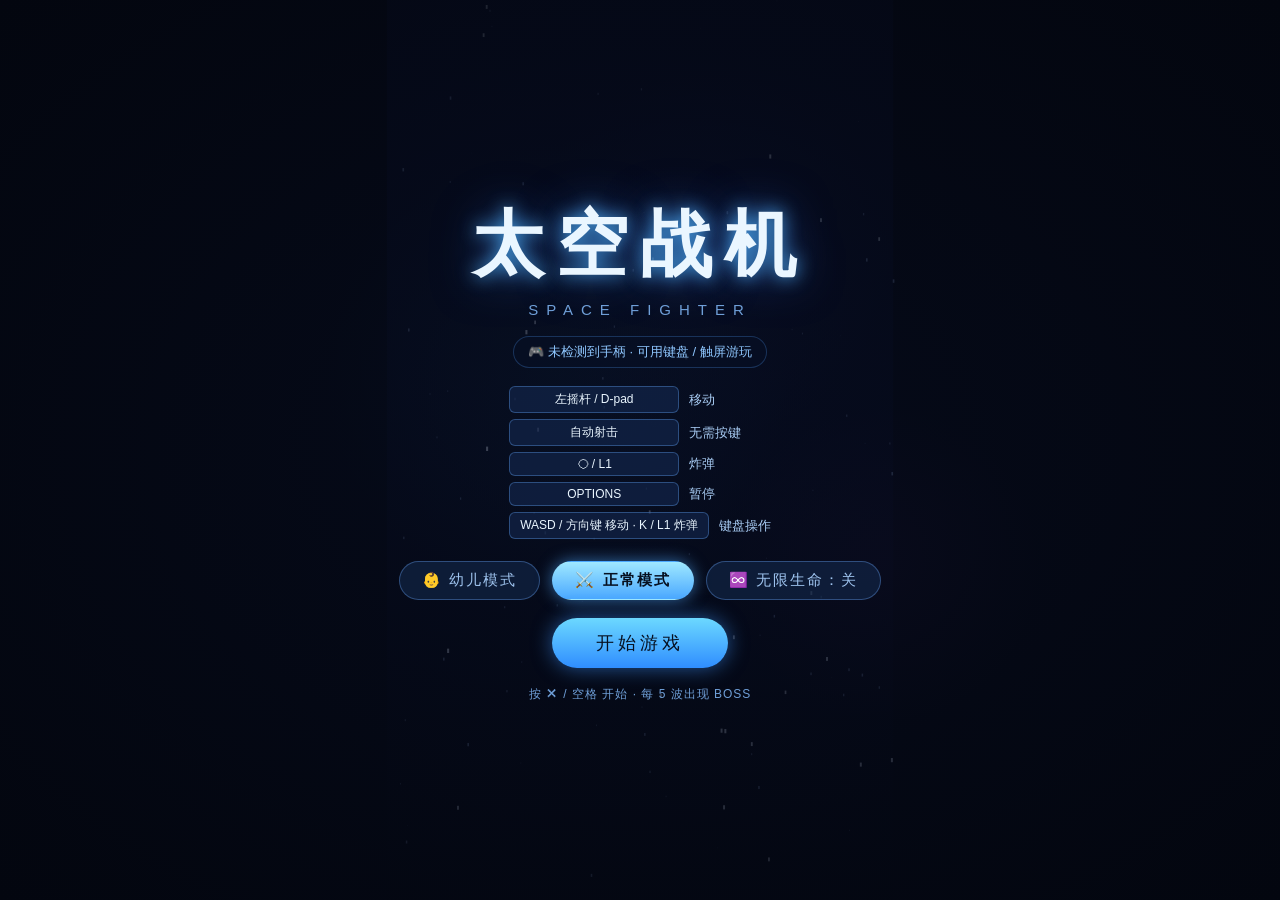
==== space-fighter/index.html @ 53b31fb2 "初始提交：太空战机 space-fighter v1.7 HTML5 太空射击游戏：自动射击、10 阶武器系统、生命/难度模式、程序化 BGM 与音效、全平台暂停（键盘/手柄/触屏 ⏸ 按钮）。" ====
<!DOCTYPE html>
<html lang="zh-CN">
<head>
<meta charset="UTF-8">
<meta name="viewport" content="width=device-width, initial-scale=1.0, maximum-scale=1.0, user-scalable=no">
<meta name="theme-color" content="#04060f">
<title>太空战机 · Space Fighter</title>
<link rel="icon" href="data:,">
<link rel="stylesheet" href="css/style.css?v=1.7">
</head>
<body>
<div id="stage">
  <canvas id="game"></canvas>

  <!-- 顶部 / 底部 HUD -->
  <div id="hud" class="hidden">
    <div id="hud-top">
      <div class="hud-block">
        <span class="hud-label">得分</span>
        <span id="score">0</span>
      </div>
      <div class="hud-block center">
        <span class="hud-label">波次</span>
        <span id="wave">1</span>
      </div>
      <div class="hud-block right">
        <span class="hud-label">最高分</span>
        <span id="hiscore">0</span>
      </div>
    </div>
    <div id="hud-bottom">
      <div class="hud-group">
        <span class="hud-label">生命</span>
        <span id="lives"></span>
      </div>
      <div class="hud-group">
        <span class="hud-label">炸弹</span>
        <span id="bombs"></span>
      </div>
      <div class="hud-group">
        <span class="hud-label">火力</span>
        <span id="weapon"></span>
        <span id="weapon-name" class="hud-label"></span>
      </div>
    </div>
    <div id="boss-bar" class="hidden">
      <span id="boss-name">BOSS</span>
      <div class="bar"><div id="boss-hp"></div></div>
    </div>
  </div>

  <!-- 开始界面 -->
  <div id="screen-start" class="screen">
    <h1>太空战机</h1>
    <p class="subtitle">SPACE&nbsp;FIGHTER</p>
    <div id="pad-status">🎮 未检测到手柄 · 可用键盘 / 触屏游玩</div>
    <div class="controls-help">
      <div class="ctl"><span class="key">左摇杆 / D-pad</span><span>移动</span></div>
      <div class="ctl"><span class="key">自动射击</span><span>无需按键</span></div>
      <div class="ctl"><span class="key">◯ / L1</span><span>炸弹</span></div>
      <div class="ctl"><span class="key">OPTIONS</span><span>暂停</span></div>
      <div class="ctl"><span class="key">WASD / 方向键 移动 · K / L1 炸弹</span><span>键盘操作</span></div>
    </div>
    <div id="mode-select">
      <button id="btn-mode-easy" class="mode-btn" data-mode="easy">👶 幼儿模式</button>
      <button id="btn-mode-normal" class="mode-btn" data-mode="normal">⚔️ 正常模式</button>
      <button id="btn-infinite" class="mode-btn">♾️ 无限生命：关</button>
    </div>
    <button id="btn-start" class="btn">开始游戏</button>
    <p class="hint">按 ✕ / 空格 开始 · 每 5 波出现 BOSS</p>
  </div>

  <!-- 暂停 -->
  <div id="screen-pause" class="screen hidden">
    <h2>已暂停</h2>
    <p id="pause-info"></p>
    <button id="btn-resume" class="btn">继续 (✕ / Esc)</button>
    <button id="btn-pause-restart" class="btn btn-ghost">重新开始</button>
  </div>

  <!-- 结束 -->
  <div id="screen-over" class="screen hidden">
    <h2>游戏结束</h2>
    <p id="final-score"></p>
    <button id="btn-restart" class="btn">再来一局 (✕)</button>
  </div>

  <!-- 游戏中暂停按钮 -->
  <button id="btn-pause" class="hidden">⏸</button>

  <!-- 移动端炸弹按钮 -->
  <button id="btn-bomb" class="hidden">💣</button>
</div>
<script src="js/input.js?v=1.7"></script>
<script src="js/audio.js?v=1.7"></script>
<script src="js/entities.js?v=1.7"></script>
<script src="js/render.js?v=1.7"></script>
<script src="js/game.js?v=1.7"></script>
</body>
</html>
---- space-fighter/css/style.css ----
* { margin: 0; padding: 0; box-sizing: border-box; }

html, body {
  width: 100%;
  height: 100%;
  overflow: hidden;
  background: #04060f;
  font-family: "Segoe UI", "PingFang SC", "Microsoft YaHei", sans-serif;
  color: #cfe8ff;
  -webkit-tap-highlight-color: transparent;
  user-select: none;
}

#stage {
  position: relative;
  width: 100vw;
  height: 100vh;
}

#game {
  position: absolute;
  inset: 0;
  display: block;
  touch-action: none;
}

.hidden { display: none !important; }

/* ---------- HUD ---------- */
#hud {
  position: absolute;
  inset: 0;
  pointer-events: none;
  z-index: 5;
}

#hud-top {
  position: absolute;
  top: 0;
  left: 0;
  right: 0;
  display: flex;
  justify-content: space-between;
  padding: 10px 16px;
  font-size: 15px;
}

.hud-block {
  min-width: 110px;
  background: rgba(8, 16, 38, 0.55);
  border: 1px solid rgba(80, 160, 255, 0.25);
  border-radius: 8px;
  padding: 6px 12px;
  backdrop-filter: blur(4px);
}

.hud-block.center { text-align: center; }
.hud-block.right { text-align: right; }

.hud-label {
  display: block;
  font-size: 11px;
  color: #6f9fd8;
  letter-spacing: 2px;
}

#score, #wave, #hiscore {
  font-size: 20px;
  font-weight: 700;
  color: #eaf6ff;
  text-shadow: 0 0 8px rgba(80, 180, 255, 0.8);
  font-variant-numeric: tabular-nums;
}

#hud-bottom {
  position: absolute;
  bottom: 10px;
  left: 16px;
  right: 16px;
  display: flex;
  gap: 12px;
  font-size: 14px;
}

.hud-group {
  background: rgba(8, 16, 38, 0.55);
  border: 1px solid rgba(80, 160, 255, 0.2);
  border-radius: 8px;
  padding: 4px 10px;
}

#lives { color: #ff5d6c; letter-spacing: 3px; text-shadow: 0 0 6px rgba(255, 90, 110, 0.8); }
#bombs { color: #ffd25d; letter-spacing: 3px; text-shadow: 0 0 6px rgba(255, 210, 90, 0.8); }
#weapon { color: #6cf2ff; letter-spacing: 3px; text-shadow: 0 0 6px rgba(108, 242, 255, 0.8); }

/* Boss 血条 */
#boss-bar {
  position: absolute;
  top: 64px;
  left: 50%;
  transform: translateX(-50%);
  width: min(70%, 420px);
  text-align: center;
}

#boss-name {
  font-size: 12px;
  letter-spacing: 3px;
  color: #ff8a9a;
}

.bar {
  margin-top: 4px;
  height: 10px;
  background: rgba(255, 60, 90, 0.15);
  border: 1px solid rgba(255, 90, 120, 0.5);
  border-radius: 5px;
  overflow: hidden;
}

#boss-hp {
  height: 100%;
  width: 100%;
  background: linear-gradient(90deg, #ff3b5c, #ff8a5c);
  box-shadow: 0 0 10px rgba(255, 70, 100, 0.8);
  transition: width 0.15s ease-out;
}

/* ---------- 覆盖屏 ---------- */
.screen {
  position: absolute;
  inset: 0;
  z-index: 10;
  display: flex;
  flex-direction: column;
  align-items: center;
  justify-content: center;
  gap: 18px;
  text-align: center;
  background: radial-gradient(ellipse at center, rgba(6, 12, 30, 0.72) 0%, rgba(3, 6, 15, 0.92) 100%);
  padding: 24px;
}

h1 {
  font-size: clamp(42px, 9vw, 72px);
  letter-spacing: 12px;
  color: #eaf6ff;
  text-shadow: 0 0 18px rgba(80, 180, 255, 0.9), 0 0 46px rgba(60, 120, 255, 0.5);
}

.subtitle {
  letter-spacing: 8px;
  font-size: 15px;
  color: #6f9fd8;
  margin-top: -10px;
}

h2 {
  font-size: clamp(30px, 6vw, 44px);
  letter-spacing: 8px;
  text-shadow: 0 0 14px rgba(80, 180, 255, 0.8);
}

#screen-over h2 { color: #ff8a9a; text-shadow: 0 0 18px rgba(255, 90, 110, 0.8); }

#final-score {
  font-size: 22px;
  color: #eaf6ff;
  font-variant-numeric: tabular-nums;
}

#pad-status {
  font-size: 13px;
  color: #8fc7ff;
  background: rgba(8, 16, 38, 0.6);
  border: 1px solid rgba(80, 160, 255, 0.25);
  padding: 6px 14px;
  border-radius: 20px;
}

#pad-status.connected {
  color: #7dffb0;
  border-color: rgba(90, 255, 160, 0.4);
}

.controls-help {
  display: flex;
  flex-direction: column;
  gap: 6px;
  font-size: 13px;
}

.ctl {
  display: flex;
  align-items: center;
  gap: 10px;
  color: #a9cdf5;
}

.key {
  display: inline-block;
  min-width: 170px;
  background: rgba(20, 40, 80, 0.6);
  border: 1px solid rgba(100, 170, 255, 0.35);
  border-radius: 6px;
  padding: 4px 10px;
  color: #eaf6ff;
  font-size: 12px;
}

.btn {
  pointer-events: auto;
  font-size: 18px;
  letter-spacing: 4px;
  color: #061020;
  background: linear-gradient(180deg, #6cd8ff, #2f8dff);
  border: none;
  border-radius: 30px;
  padding: 13px 44px;
  cursor: pointer;
  box-shadow: 0 0 20px rgba(60, 150, 255, 0.55);
  transition: transform 0.08s ease, box-shadow 0.08s ease;
}

.btn:hover { transform: scale(1.05); box-shadow: 0 0 28px rgba(80, 170, 255, 0.85); }

/* ---------- 模式选择 ---------- */
#mode-select {
  pointer-events: auto;
  display: flex;
  gap: 12px;
  margin-top: 4px;
}

.mode-btn {
  font-size: 15px;
  letter-spacing: 2px;
  color: #9fc4ef;
  background: rgba(20, 44, 80, 0.55);
  border: 1px solid rgba(110, 170, 255, 0.35);
  border-radius: 22px;
  padding: 9px 22px;
  cursor: pointer;
  transition: all 0.12s ease;
}

.mode-btn:hover { border-color: rgba(140, 200, 255, 0.8); }

.mode-btn.selected {
  color: #061020;
  background: linear-gradient(180deg, #9fe8ff, #4aa8ff);
  border-color: transparent;
  font-weight: bold;
  box-shadow: 0 0 16px rgba(80, 170, 255, 0.6);
}
.btn:active { transform: scale(0.97); }

.hint {
  font-size: 12px;
  color: #6f9fd8;
  letter-spacing: 1px;
}

/* 移动端炸弹按钮 */
#btn-bomb {
  position: absolute;
  right: 22px;
  bottom: 64px;
  z-index: 6;
  width: 72px;
  height: 72px;
  border-radius: 50%;
  border: 2px solid rgba(255, 210, 90, 0.6);
  background: rgba(40, 30, 8, 0.55);
  color: #ffd25d;
  font-size: 26px;
  backdrop-filter: blur(4px);
  pointer-events: auto;
}

/* 游戏中暂停按钮 */
#btn-pause {
  position: absolute;
  top: 64px;
  right: 14px;
  z-index: 6;
  width: 48px;
  height: 48px;
  border-radius: 50%;
  border: 2px solid rgba(110, 170, 255, 0.5);
  background: rgba(8, 16, 38, 0.55);
  color: #9fd4ff;
  font-size: 20px;
  line-height: 1;
  backdrop-filter: blur(4px);
  pointer-events: auto;
  cursor: pointer;
}

#btn-pause:active { transform: scale(0.94); }

#pause-info {
  font-size: 16px;
  color: #a9cdf5;
  letter-spacing: 1px;
  line-height: 1.9;
  font-variant-numeric: tabular-nums;
}

/* 暂停界面次要按钮 */
.btn-ghost {
  background: rgba(20, 44, 80, 0.55);
  color: #9fc4ef;
  border: 1px solid rgba(110, 170, 255, 0.4);
  box-shadow: none;
  font-size: 15px;
  padding: 10px 34px;
}

.btn-ghost:hover { border-color: rgba(140, 200, 255, 0.8); box-shadow: none; }
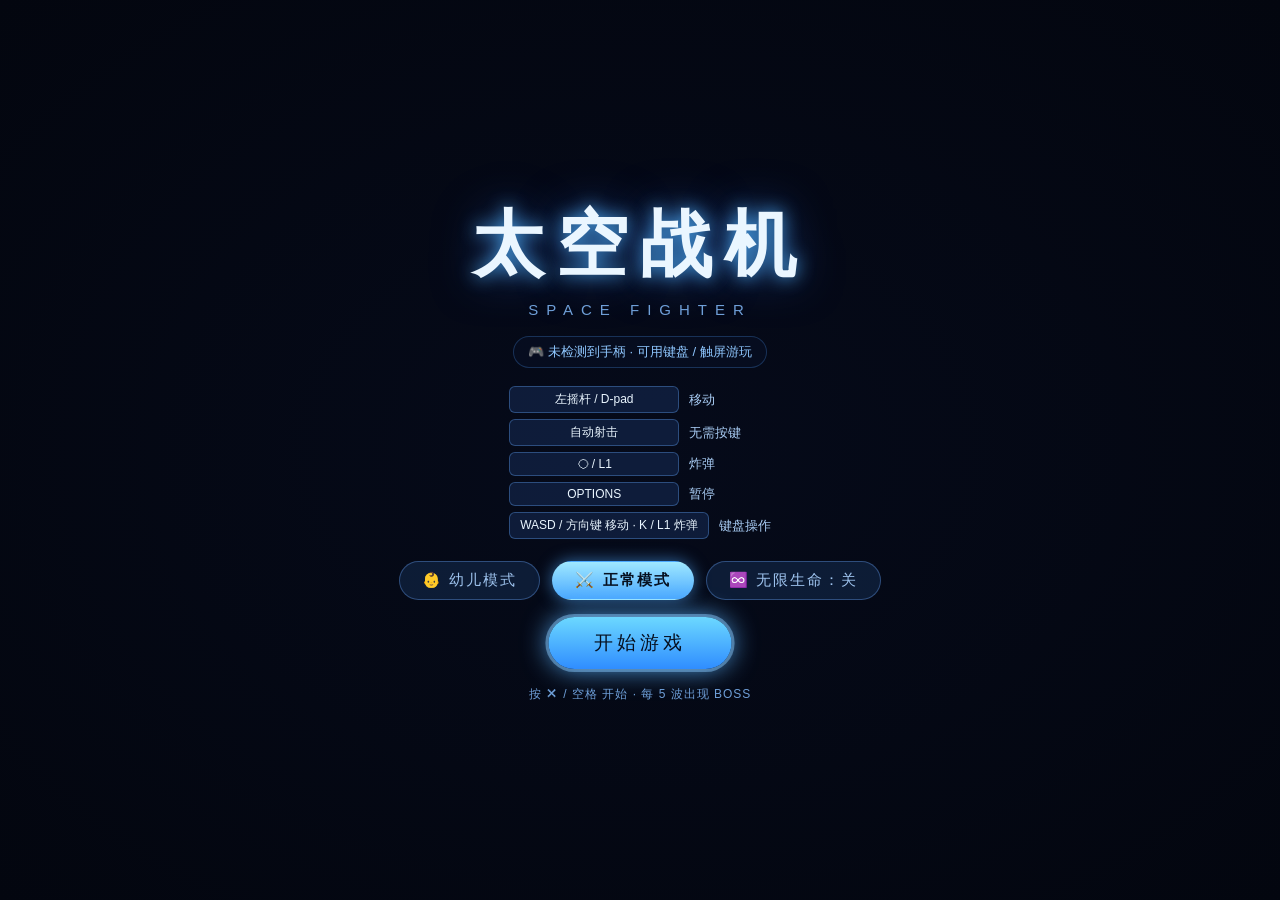
==== commit 9b3bdfe9: "太空战机 v1.9：开局自动全屏；结束页新增回到入口页，入口/结束页配置选择支持手柄导航" ====
--- a/space-fighter/index.html
+++ b/space-fighter/index.html
@@ -6,7 +6,7 @@
 <meta name="theme-color" content="#04060f">
 <title>太空战机 · Space Fighter</title>
 <link rel="icon" href="data:,">
-<link rel="stylesheet" href="css/style.css?v=1.7">
+<link rel="stylesheet" href="css/style.css?v=1.8">
 </head>
 <body>
 <div id="stage">
@@ -83,6 +83,8 @@
     <h2>游戏结束</h2>
     <p id="final-score"></p>
     <button id="btn-restart" class="btn">再来一局 (✕)</button>
+    <button id="btn-home" class="btn btn-ghost">🏠 回到入口页 (◯)</button>
+    <p class="hint">↑↓ 选择 · ✕ 确认 · ◯ 回到入口页</p>
   </div>
 
   <!-- 游戏中暂停按钮 -->
@@ -91,10 +93,10 @@
   <!-- 移动端炸弹按钮 -->
   <button id="btn-bomb" class="hidden">💣</button>
 </div>
-<script src="js/input.js?v=1.7"></script>
-<script src="js/audio.js?v=1.7"></script>
-<script src="js/entities.js?v=1.7"></script>
-<script src="js/render.js?v=1.7"></script>
-<script src="js/game.js?v=1.7"></script>
+<script src="js/input.js?v=1.9"></script>
+<script src="js/audio.js?v=1.9"></script>
+<script src="js/entities.js?v=1.9"></script>
+<script src="js/render.js?v=1.9"></script>
+<script src="js/game.js?v=1.9"></script>
 </body>
 </html>
--- a/space-fighter/css/style.css
+++ b/space-fighter/css/style.css
@@ -318,3 +318,14 @@
 }
 
 .btn-ghost:hover { border-color: rgba(140, 200, 255, 0.8); box-shadow: none; }
+
+/* 手柄 / 键盘菜单焦点高亮 */
+.btn.focused {
+  box-shadow: 0 0 0 3px rgba(140, 205, 255, 0.45), 0 0 26px rgba(90, 180, 255, 0.9);
+  transform: scale(1.04);
+}
+
+.mode-btn.focused {
+  border-color: rgba(200, 235, 255, 0.9);
+  box-shadow: 0 0 0 3px rgba(140, 205, 255, 0.4), 0 0 20px rgba(90, 180, 255, 0.7);
+}
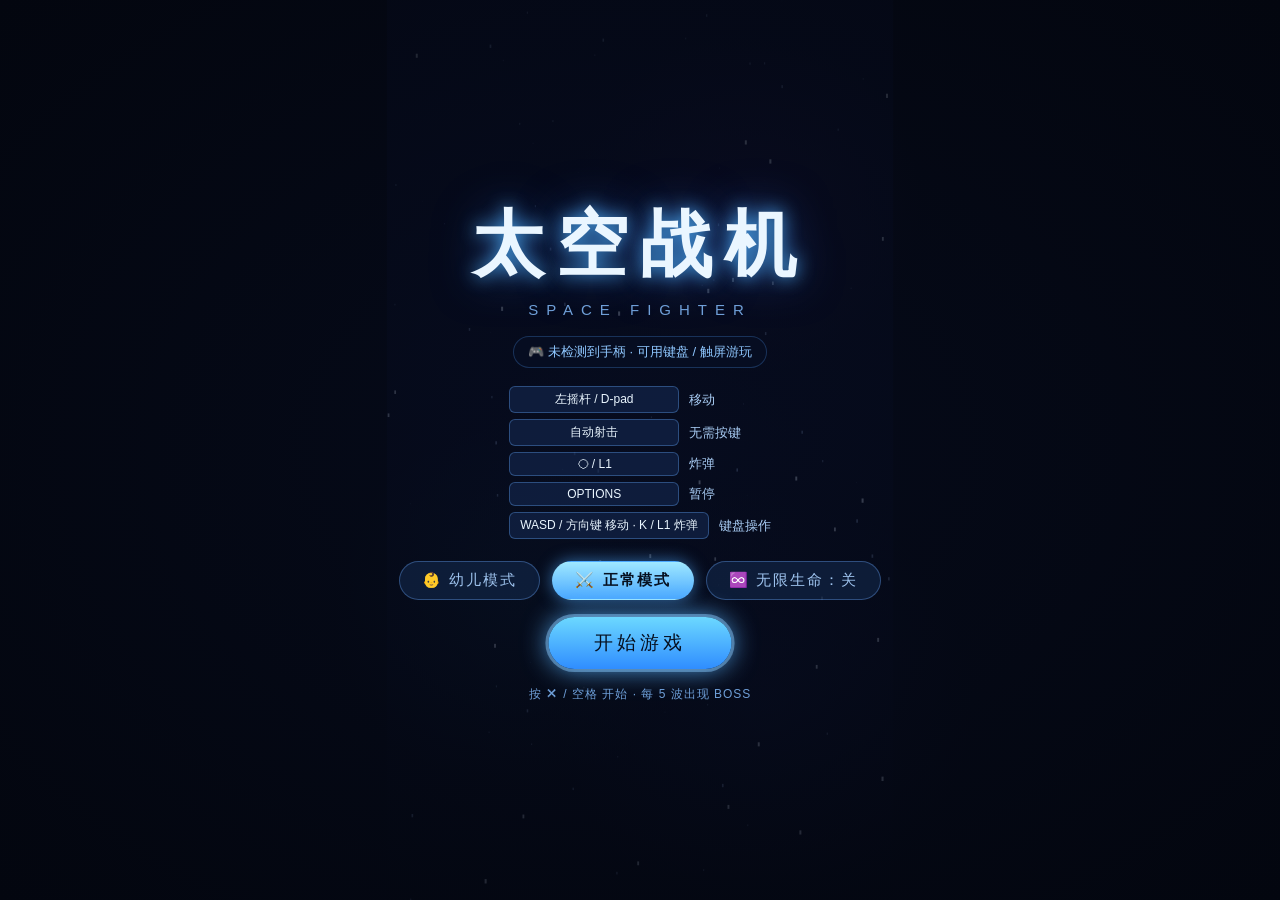
==== commit 56d3b5e5: "feat(space-fighter): add expedition gameplay" ====
--- a/space-fighter/index.html
+++ b/space-fighter/index.html
@@ -6,7 +6,7 @@
 <meta name="theme-color" content="#04060f">
 <title>太空战机 · Space Fighter</title>
 <link rel="icon" href="data:,">
-<link rel="stylesheet" href="css/style.css?v=1.8">
+<link rel="stylesheet" href="css/style.css?v=2.1">
 </head>
 <body>
 <div id="stage">
@@ -42,6 +42,14 @@
         <span id="weapon"></span>
         <span id="weapon-name" class="hud-label"></span>
       </div>
+      <div class="hud-group">
+        <span class="hud-label">模块</span>
+        <span id="modules">—</span>
+      </div>
+    </div>
+    <div id="event-panel" class="hidden">
+      <span id="event-title"></span>
+      <strong id="event-progress"></strong>
     </div>
     <div id="boss-bar" class="hidden">
       <span id="boss-name">BOSS</span>
@@ -78,6 +86,15 @@
     <button id="btn-pause-restart" class="btn btn-ghost">重新开始</button>
   </div>
 
+  <!-- 波次间奖励 -->
+  <div id="screen-choice" class="screen choice-screen hidden">
+    <div class="choice-heading">
+      <h2 id="choice-title">选择强化</h2>
+      <p id="choice-subtitle"></p>
+    </div>
+    <div id="choice-list"></div>
+  </div>
+
   <!-- 结束 -->
   <div id="screen-over" class="screen hidden">
     <h2>游戏结束</h2>
@@ -93,10 +110,12 @@
   <!-- 移动端炸弹按钮 -->
   <button id="btn-bomb" class="hidden">💣</button>
 </div>
-<script src="js/input.js?v=1.9"></script>
-<script src="js/audio.js?v=1.9"></script>
-<script src="js/entities.js?v=1.9"></script>
-<script src="js/render.js?v=1.9"></script>
-<script src="js/game.js?v=1.9"></script>
+<script src="js/input.js?v=2.1"></script>
+<script src="js/audio.js?v=2.1"></script>
+<script src="js/entities.js?v=2.1"></script>
+<script src="js/progression.js?v=2.1"></script>
+<script src="js/events.js?v=2.1"></script>
+<script src="js/render.js?v=2.1"></script>
+<script src="js/game.js?v=2.1"></script>
 </body>
 </html>
--- a/space-fighter/css/style.css
+++ b/space-fighter/css/style.css
@@ -78,6 +78,7 @@
   left: 16px;
   right: 16px;
   display: flex;
+  flex-wrap: wrap;
   gap: 12px;
   font-size: 14px;
 }
@@ -92,6 +93,37 @@
 #lives { color: #ff5d6c; letter-spacing: 3px; text-shadow: 0 0 6px rgba(255, 90, 110, 0.8); }
 #bombs { color: #ffd25d; letter-spacing: 3px; text-shadow: 0 0 6px rgba(255, 210, 90, 0.8); }
 #weapon { color: #6cf2ff; letter-spacing: 3px; text-shadow: 0 0 6px rgba(108, 242, 255, 0.8); }
+#modules { color: #ffe27a; letter-spacing: 2px; text-shadow: 0 0 6px rgba(255, 226, 122, 0.65); }
+
+#event-panel {
+  position: absolute;
+  top: 76px;
+  left: 50%;
+  transform: translateX(-50%);
+  min-width: 210px;
+  padding: 8px 14px;
+  background: rgba(8, 16, 38, 0.72);
+  border: 1px solid rgba(120, 205, 255, 0.4);
+  border-radius: 8px;
+  text-align: center;
+  backdrop-filter: blur(5px);
+}
+
+#event-title,
+#event-progress { display: block; }
+
+#event-title {
+  color: #8fc7ff;
+  font-size: 11px;
+  letter-spacing: 2px;
+}
+
+#event-progress {
+  margin-top: 2px;
+  color: #ffffff;
+  font-size: 16px;
+  font-variant-numeric: tabular-nums;
+}
 
 /* Boss 血条 */
 #boss-bar {
@@ -329,3 +361,109 @@
   border-color: rgba(200, 235, 255, 0.9);
   box-shadow: 0 0 0 3px rgba(140, 205, 255, 0.4), 0 0 20px rgba(90, 180, 255, 0.7);
 }
+
+/* ---------- 局内奖励 ---------- */
+.choice-screen {
+  background: rgba(3, 6, 15, 0.9);
+  gap: 28px;
+}
+
+.choice-heading h2 {
+  font-size: 32px;
+  letter-spacing: 4px;
+}
+
+#choice-subtitle {
+  margin-top: 8px;
+  color: #8fc7ff;
+  font-size: 13px;
+}
+
+#choice-list {
+  width: min(720px, calc(100vw - 32px));
+  display: grid;
+  grid-template-columns: repeat(3, minmax(0, 1fr));
+  gap: 12px;
+}
+
+.choice-item {
+  min-width: 0;
+  min-height: 178px;
+  display: flex;
+  flex-direction: column;
+  align-items: center;
+  justify-content: center;
+  gap: 10px;
+  padding: 18px 14px;
+  color: #dceeff;
+  background: rgba(12, 28, 56, 0.88);
+  border: 1px solid rgba(100, 175, 255, 0.4);
+  border-radius: 8px;
+  cursor: pointer;
+}
+
+.choice-item:hover,
+.choice-item.focused {
+  border-color: #9fe8ff;
+  box-shadow: 0 0 0 3px rgba(110, 200, 255, 0.3), 0 0 22px rgba(80, 175, 255, 0.45);
+}
+
+.choice-icon {
+  height: 44px;
+  font-size: 38px;
+  line-height: 44px;
+  color: #ffe27a;
+}
+
+.choice-name {
+  font-size: 17px;
+  font-weight: 700;
+}
+
+.choice-detail {
+  max-width: 180px;
+  color: #91b9dd;
+  font-size: 12px;
+  line-height: 1.55;
+}
+
+@media (max-width: 640px) {
+  #hud-bottom {
+    right: 100px;
+    gap: 6px;
+  }
+
+  .hud-group { padding: 3px 8px; }
+
+  .choice-screen {
+    justify-content: flex-start;
+    gap: 14px;
+    padding: 72px 16px 20px;
+  }
+
+  .choice-heading h2 { font-size: 25px; }
+
+  #choice-list {
+    width: min(100%, 440px);
+    grid-template-columns: 1fr;
+    gap: 8px;
+  }
+
+  .choice-item {
+    min-height: 104px;
+    display: grid;
+    grid-template-columns: 48px 1fr;
+    grid-template-rows: auto auto;
+    column-gap: 12px;
+    row-gap: 3px;
+    padding: 12px 14px;
+    text-align: left;
+  }
+
+  .choice-icon {
+    grid-row: 1 / 3;
+    text-align: center;
+  }
+
+  .choice-detail { max-width: none; }
+}
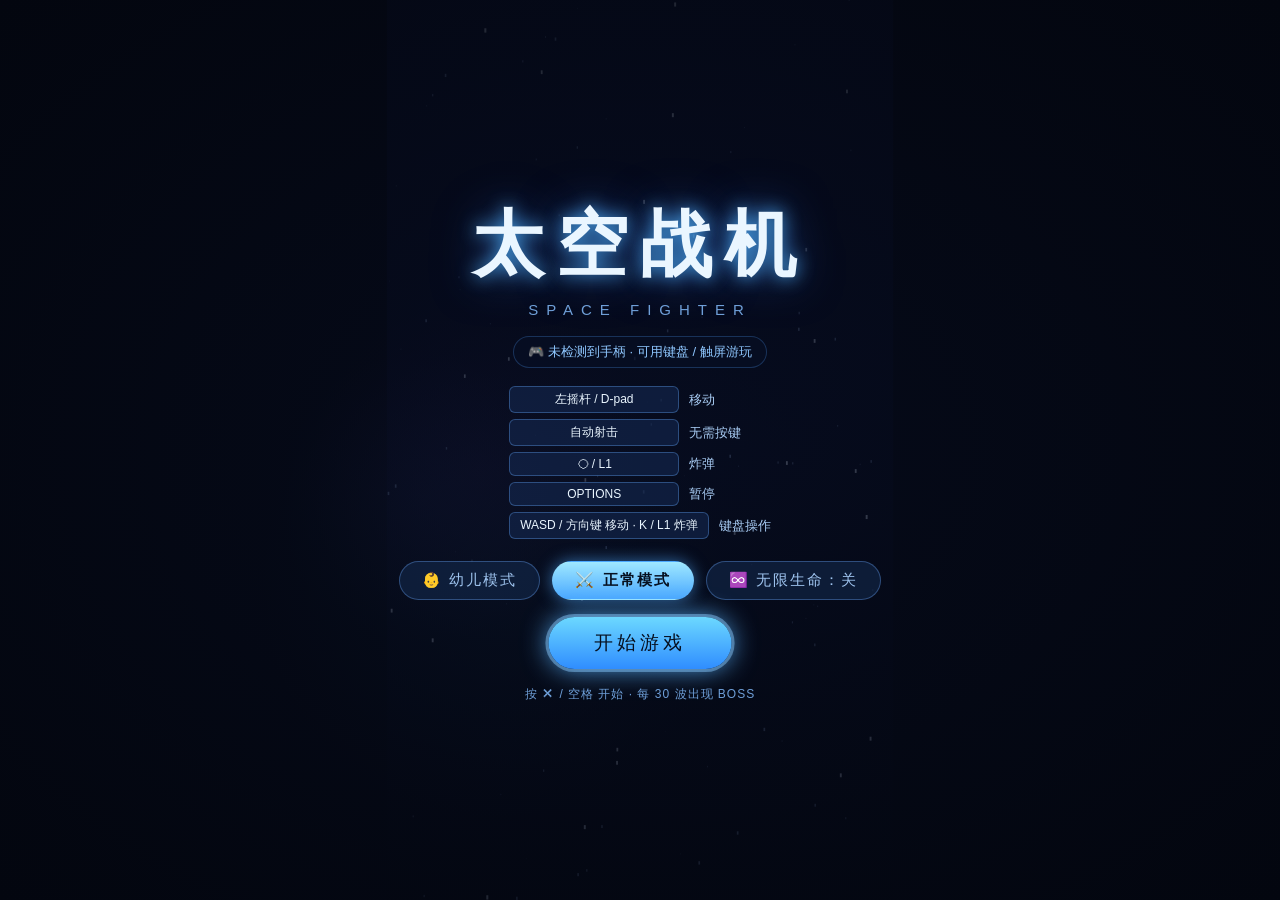
==== commit e428707c: "feat(space-fighter): add minigames and loot updates" ====
--- a/space-fighter/index.html
+++ b/space-fighter/index.html
@@ -6,7 +6,7 @@
 <meta name="theme-color" content="#04060f">
 <title>太空战机 · Space Fighter</title>
 <link rel="icon" href="data:,">
-<link rel="stylesheet" href="css/style.css?v=2.1">
+<link rel="stylesheet" href="css/style.css?v=2.5">
 </head>
 <body>
 <div id="stage">
@@ -75,7 +75,7 @@
       <button id="btn-infinite" class="mode-btn">♾️ 无限生命：关</button>
     </div>
     <button id="btn-start" class="btn">开始游戏</button>
-    <p class="hint">按 ✕ / 空格 开始 · 每 5 波出现 BOSS</p>
+    <p class="hint">按 ✕ / 空格 开始 · 每 30 波出现 BOSS</p>
   </div>
 
   <!-- 暂停 -->
@@ -84,13 +84,15 @@
     <p id="pause-info"></p>
     <button id="btn-resume" class="btn">继续 (✕ / Esc)</button>
     <button id="btn-pause-restart" class="btn btn-ghost">重新开始</button>
+    <button id="btn-pause-home" class="btn btn-ghost">回到首页</button>
   </div>
 
   <!-- 波次间奖励 -->
   <div id="screen-choice" class="screen choice-screen hidden">
     <div class="choice-heading">
-      <h2 id="choice-title">选择强化</h2>
+      <h2 id="choice-title">选择小游戏</h2>
       <p id="choice-subtitle"></p>
+      <strong id="choice-timer"></strong>
     </div>
     <div id="choice-list"></div>
   </div>
@@ -110,12 +112,12 @@
   <!-- 移动端炸弹按钮 -->
   <button id="btn-bomb" class="hidden">💣</button>
 </div>
-<script src="js/input.js?v=2.1"></script>
-<script src="js/audio.js?v=2.1"></script>
-<script src="js/entities.js?v=2.1"></script>
-<script src="js/progression.js?v=2.1"></script>
-<script src="js/events.js?v=2.1"></script>
-<script src="js/render.js?v=2.1"></script>
-<script src="js/game.js?v=2.1"></script>
+<script src="js/input.js?v=2.5"></script>
+<script src="js/audio.js?v=2.5"></script>
+<script src="js/entities.js?v=2.5"></script>
+<script src="js/progression.js?v=2.5"></script>
+<script src="js/events.js?v=2.5"></script>
+<script src="js/render.js?v=2.5"></script>
+<script src="js/game.js?v=2.5"></script>
 </body>
 </html>
--- a/space-fighter/css/style.css
+++ b/space-fighter/css/style.css
@@ -379,6 +379,15 @@
   font-size: 13px;
 }
 
+#choice-timer {
+  display: block;
+  margin-top: 6px;
+  color: #ffd25d;
+  font-size: 22px;
+  font-variant-numeric: tabular-nums;
+  text-shadow: 0 0 10px rgba(255, 210, 93, 0.65);
+}
+
 #choice-list {
   width: min(720px, calc(100vw - 32px));
   display: grid;
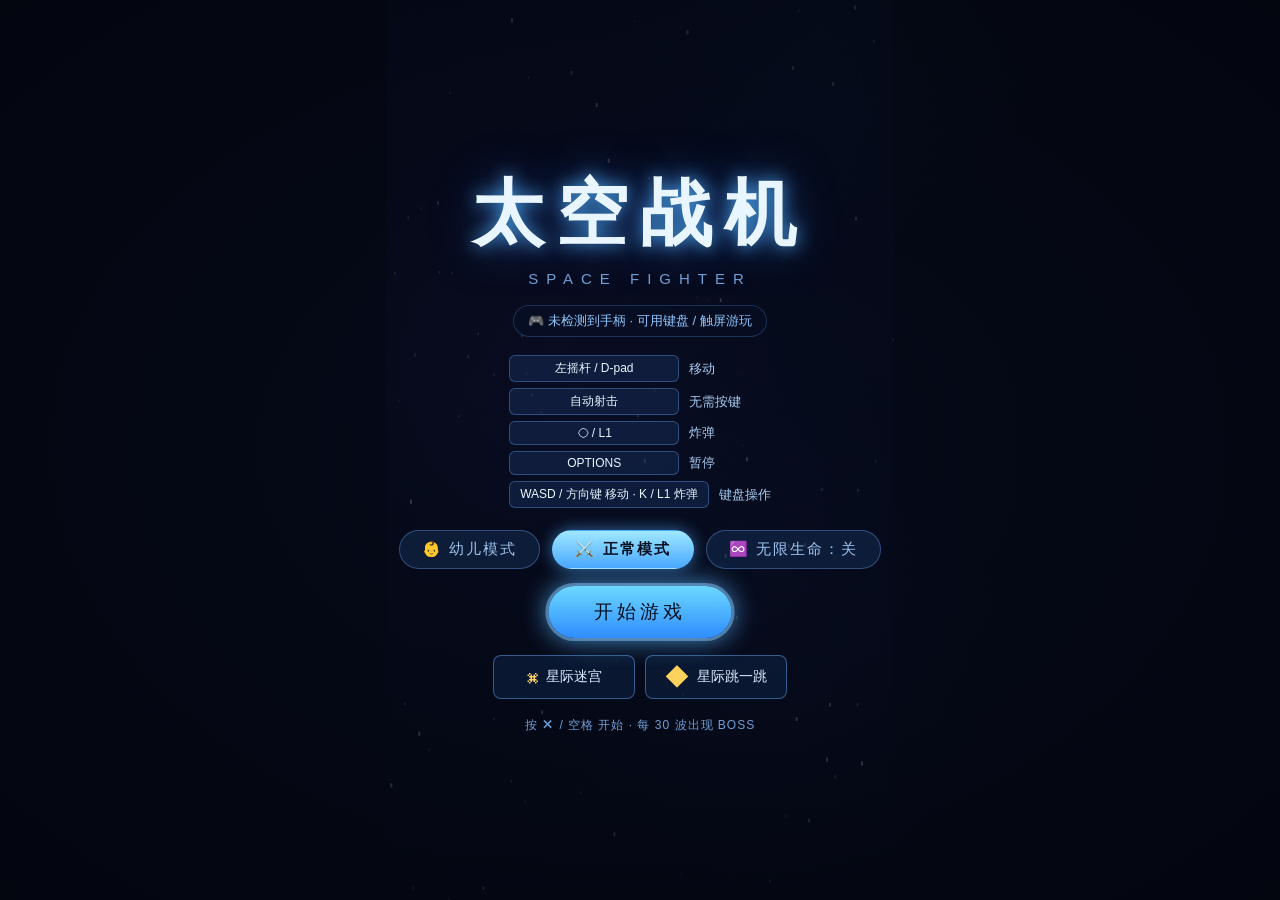
==== commit f7ce02f8: "feat(space-fighter): add standalone minigame entry" ====
--- a/space-fighter/index.html
+++ b/space-fighter/index.html
@@ -6,7 +6,7 @@
 <meta name="theme-color" content="#04060f">
 <title>太空战机 · Space Fighter</title>
 <link rel="icon" href="data:,">
-<link rel="stylesheet" href="css/style.css?v=2.5">
+<link rel="stylesheet" href="css/style.css?v=2.6">
 </head>
 <body>
 <div id="stage">
@@ -75,6 +75,10 @@
       <button id="btn-infinite" class="mode-btn">♾️ 无限生命：关</button>
     </div>
     <button id="btn-start" class="btn">开始游戏</button>
+    <div id="mini-game-launches">
+      <button id="btn-mini-maze" class="mini-launch" title="直接游玩星际迷宫"><span class="mini-launch-icon">⌘</span><span>星际迷宫</span></button>
+      <button id="btn-mini-jump" class="mini-launch" title="直接游玩星际跳一跳"><span class="mini-launch-icon">◆</span><span>星际跳一跳</span></button>
+    </div>
     <p class="hint">按 ✕ / 空格 开始 · 每 30 波出现 BOSS</p>
   </div>
 
@@ -112,12 +116,12 @@
   <!-- 移动端炸弹按钮 -->
   <button id="btn-bomb" class="hidden">💣</button>
 </div>
-<script src="js/input.js?v=2.5"></script>
-<script src="js/audio.js?v=2.5"></script>
-<script src="js/entities.js?v=2.5"></script>
-<script src="js/progression.js?v=2.5"></script>
-<script src="js/events.js?v=2.5"></script>
-<script src="js/render.js?v=2.5"></script>
-<script src="js/game.js?v=2.5"></script>
+<script src="js/input.js?v=2.6"></script>
+<script src="js/audio.js?v=2.6"></script>
+<script src="js/entities.js?v=2.6"></script>
+<script src="js/progression.js?v=2.6"></script>
+<script src="js/events.js?v=2.6"></script>
+<script src="js/render.js?v=2.6"></script>
+<script src="js/game.js?v=2.6"></script>
 </body>
 </html>
--- a/space-fighter/css/style.css
+++ b/space-fighter/css/style.css
@@ -255,6 +255,41 @@
 }
 
 .btn:hover { transform: scale(1.05); box-shadow: 0 0 28px rgba(80, 170, 255, 0.85); }
+
+#mini-game-launches {
+  display: flex;
+  gap: 10px;
+  pointer-events: auto;
+}
+
+.mini-launch {
+  min-width: 142px;
+  display: inline-flex;
+  align-items: center;
+  justify-content: center;
+  gap: 8px;
+  padding: 9px 14px;
+  color: #dceeff;
+  background: rgba(12, 28, 56, 0.82);
+  border: 1px solid rgba(100, 175, 255, 0.45);
+  border-radius: 8px;
+  cursor: pointer;
+  font-size: 14px;
+  transition: border-color 0.12s ease, box-shadow 0.12s ease, transform 0.08s ease;
+}
+
+.mini-launch:hover,
+.mini-launch.focused {
+  border-color: #9fe8ff;
+  box-shadow: 0 0 0 3px rgba(110, 200, 255, 0.24), 0 0 18px rgba(80, 175, 255, 0.4);
+  transform: translateY(-1px);
+}
+
+.mini-launch-icon {
+  color: #ffd25d;
+  font-size: 24px;
+  line-height: 1;
+}
 
 /* ---------- 模式选择 ---------- */
 #mode-select {
@@ -437,6 +472,15 @@
 }
 
 @media (max-width: 640px) {
+  #mini-game-launches {
+    width: min(100%, 360px);
+  }
+
+  .mini-launch {
+    min-width: 0;
+    flex: 1;
+  }
+
   #hud-bottom {
     right: 100px;
     gap: 6px;
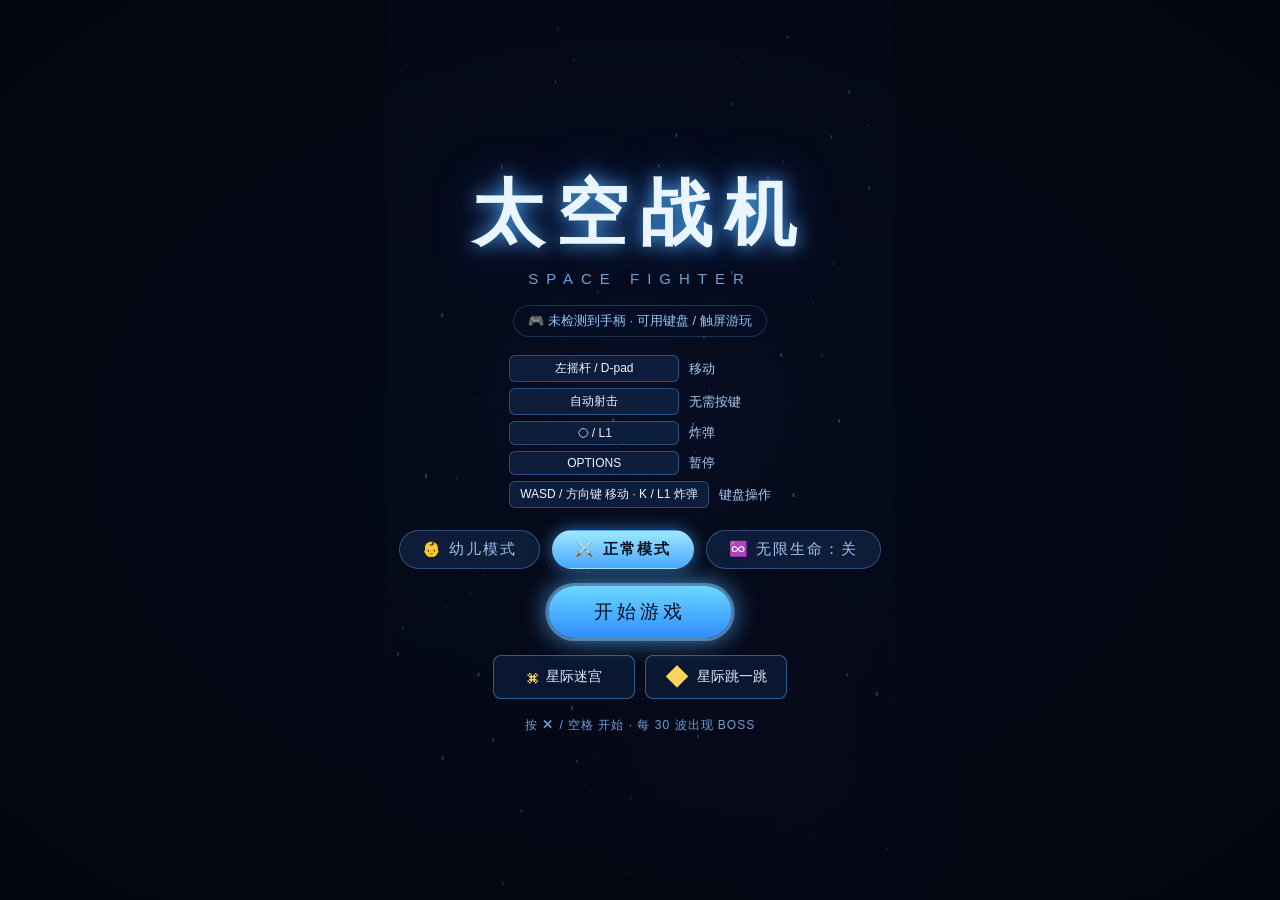
==== commit 566ccc35: "feat(space-fighter): replace combat and loot sprites" ====
--- a/space-fighter/index.html
+++ b/space-fighter/index.html
@@ -6,7 +6,7 @@
 <meta name="theme-color" content="#04060f">
 <title>太空战机 · Space Fighter</title>
 <link rel="icon" href="data:,">
-<link rel="stylesheet" href="css/style.css?v=2.6">
+<link rel="stylesheet" href="css/style.css?v=2.8">
 </head>
 <body>
 <div id="stage">
@@ -116,12 +116,12 @@
   <!-- 移动端炸弹按钮 -->
   <button id="btn-bomb" class="hidden">💣</button>
 </div>
-<script src="js/input.js?v=2.6"></script>
-<script src="js/audio.js?v=2.6"></script>
-<script src="js/entities.js?v=2.6"></script>
-<script src="js/progression.js?v=2.6"></script>
-<script src="js/events.js?v=2.6"></script>
-<script src="js/render.js?v=2.6"></script>
-<script src="js/game.js?v=2.6"></script>
+<script src="js/input.js?v=2.8"></script>
+<script src="js/audio.js?v=2.8"></script>
+<script src="js/entities.js?v=2.8"></script>
+<script src="js/progression.js?v=2.8"></script>
+<script src="js/events.js?v=2.8"></script>
+<script src="js/render.js?v=2.8"></script>
+<script src="js/game.js?v=2.8"></script>
 </body>
 </html>
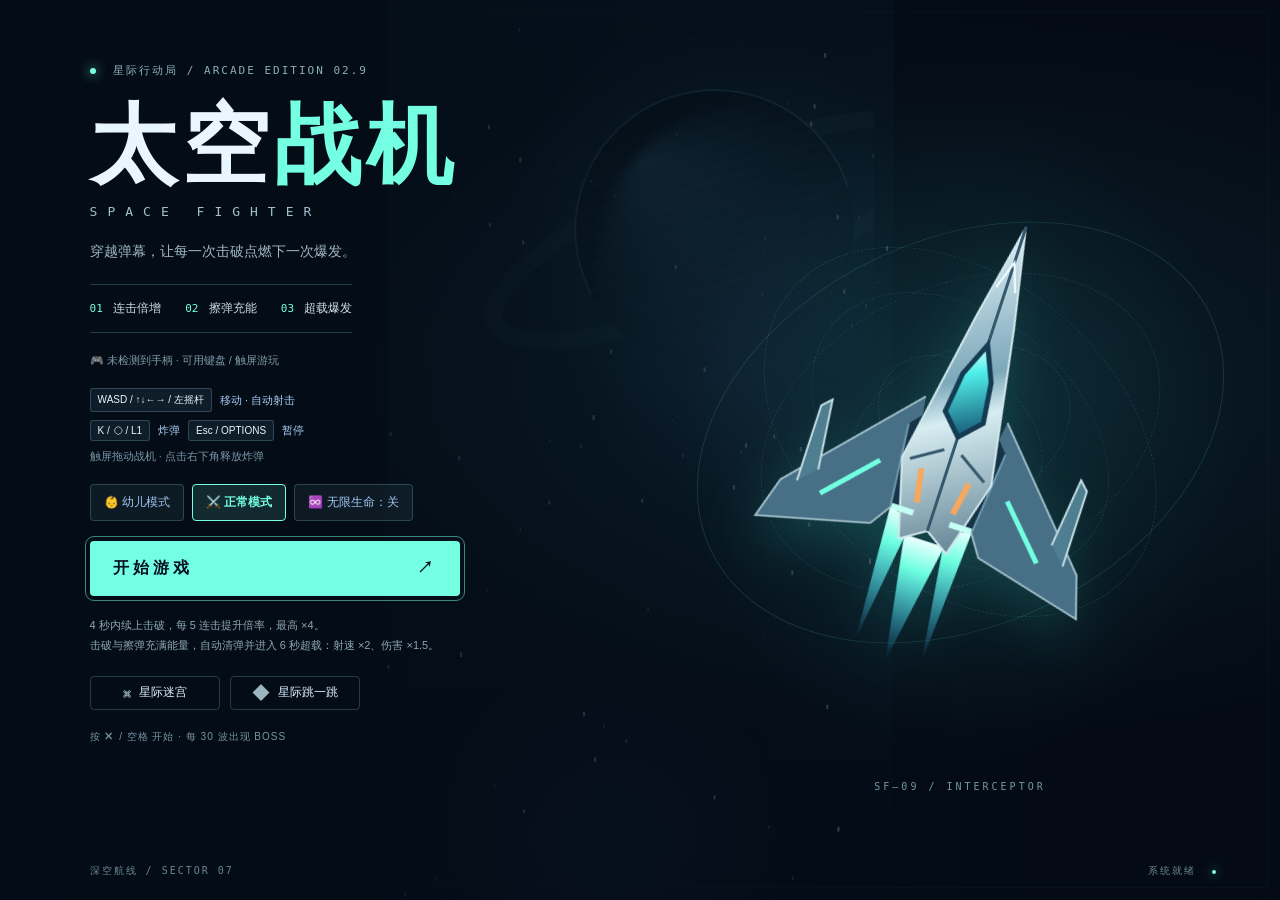
==== commit c92c84b8: "feat(space-fighter): 升级街机画面与玩法并平滑波次过渡" ====
--- a/space-fighter/index.html
+++ b/space-fighter/index.html
@@ -6,11 +6,12 @@
 <meta name="theme-color" content="#04060f">
 <title>太空战机 · Space Fighter</title>
 <link rel="icon" href="data:,">
-<link rel="stylesheet" href="css/style.css?v=2.8">
+<link rel="stylesheet" href="css/style.css?v=2.9.1">
 </head>
 <body>
 <div id="stage">
   <canvas id="game"></canvas>
+  <div class="cockpit-frame" aria-hidden="true"></div>
 
   <!-- 顶部 / 底部 HUD -->
   <div id="hud" class="hidden">
@@ -27,6 +28,10 @@
         <span class="hud-label">最高分</span>
         <span id="hiscore">0</span>
       </div>
+    </div>
+    <div id="arcade-panel">
+      <div><span class="hud-label">CHAIN / 连续击破</span><strong id="combo">0 连击 · ×1</strong><div class="meter"><i id="combo-fill"></i></div></div>
+      <div><span class="hud-label">OVERDRIVE / 击破 · 擦弹</span><strong id="energy-label">超载充能 0%</strong><div class="meter"><i id="energy-fill"></i></div></div>
     </div>
     <div id="hud-bottom">
       <div class="hud-group">
@@ -59,27 +64,33 @@
 
   <!-- 开始界面 -->
   <div id="screen-start" class="screen">
-    <h1>太空战机</h1>
-    <p class="subtitle">SPACE&nbsp;FIGHTER</p>
-    <div id="pad-status">🎮 未检测到手柄 · 可用键盘 / 触屏游玩</div>
-    <div class="controls-help">
-      <div class="ctl"><span class="key">左摇杆 / D-pad</span><span>移动</span></div>
-      <div class="ctl"><span class="key">自动射击</span><span>无需按键</span></div>
-      <div class="ctl"><span class="key">◯ / L1</span><span>炸弹</span></div>
-      <div class="ctl"><span class="key">OPTIONS</span><span>暂停</span></div>
-      <div class="ctl"><span class="key">WASD / 方向键 移动 · K / L1 炸弹</span><span>键盘操作</span></div>
+    <div class="hangar-art" aria-hidden="true"><div class="orbit orbit-one"></div><div class="orbit orbit-two"></div><div class="hero-ship"></div><span class="ship-caption">SF–09 / INTERCEPTOR</span></div>
+    <div class="start-content">
+      <p class="eyebrow"><span></span> 星际行动局 / ARCADE EDITION 02.9</p>
+      <h1>太空<span>战机</span></h1>
+      <p class="subtitle">SPACE FIGHTER</p>
+      <p class="start-tagline">穿越弹幕，让每一次击破点燃下一次爆发。</p>
+      <div class="feature-strip"><span><b>01</b> 连击倍增</span><span><b>02</b> 擦弹充能</span><span><b>03</b> 超载爆发</span></div>
+      <div id="pad-status">🎮 未检测到手柄 · 可用键盘 / 触屏游玩</div>
+      <div class="controls-help">
+        <div class="ctl"><span class="key">WASD / ↑↓←→ / 左摇杆</span><span>移动 · 自动射击</span></div>
+        <div class="ctl"><span class="key">K / ◯ / L1</span><span>炸弹</span><span class="key">Esc / OPTIONS</span><span>暂停</span></div>
+        <div class="ctl touch-help">触屏拖动战机 · 点击右下角释放炸弹</div>
+      </div>
+      <div id="mode-select">
+        <button id="btn-mode-easy" class="mode-btn" data-mode="easy">👶 幼儿模式</button>
+        <button id="btn-mode-normal" class="mode-btn" data-mode="normal">⚔️ 正常模式</button>
+        <button id="btn-infinite" class="mode-btn">♾️ 无限生命：关</button>
+      </div>
+      <button id="btn-start" class="btn">开始游戏 <span aria-hidden="true">↗</span></button>
+      <p class="arcade-help">4 秒内续上击破，每 5 连击提升倍率，最高 ×4。<br>击破与擦弹充满能量，自动清弹并进入 6 秒超载：射速 ×2、伤害 ×1.5。</p>
+      <div id="mini-game-launches">
+        <button id="btn-mini-maze" class="mini-launch" title="直接游玩星际迷宫"><span class="mini-launch-icon">⌘</span><span>星际迷宫</span></button>
+        <button id="btn-mini-jump" class="mini-launch" title="直接游玩星际跳一跳"><span class="mini-launch-icon">◆</span><span>星际跳一跳</span></button>
+      </div>
+      <p class="hint">按 ✕ / 空格 开始 · 每 30 波出现 BOSS</p>
     </div>
-    <div id="mode-select">
-      <button id="btn-mode-easy" class="mode-btn" data-mode="easy">👶 幼儿模式</button>
-      <button id="btn-mode-normal" class="mode-btn" data-mode="normal">⚔️ 正常模式</button>
-      <button id="btn-infinite" class="mode-btn">♾️ 无限生命：关</button>
-    </div>
-    <button id="btn-start" class="btn">开始游戏</button>
-    <div id="mini-game-launches">
-      <button id="btn-mini-maze" class="mini-launch" title="直接游玩星际迷宫"><span class="mini-launch-icon">⌘</span><span>星际迷宫</span></button>
-      <button id="btn-mini-jump" class="mini-launch" title="直接游玩星际跳一跳"><span class="mini-launch-icon">◆</span><span>星际跳一跳</span></button>
-    </div>
-    <p class="hint">按 ✕ / 空格 开始 · 每 30 波出现 BOSS</p>
+    <div class="start-footer"><span>深空航线 / SECTOR 07</span><span>系统就绪 <i></i></span></div>
   </div>
 
   <!-- 暂停 -->
@@ -105,6 +116,7 @@
   <div id="screen-over" class="screen hidden">
     <h2>游戏结束</h2>
     <p id="final-score"></p>
+    <p id="run-stats"></p>
     <button id="btn-restart" class="btn">再来一局 (✕)</button>
     <button id="btn-home" class="btn btn-ghost">🏠 回到入口页 (◯)</button>
     <p class="hint">↑↓ 选择 · ✕ 确认 · ◯ 回到入口页</p>
@@ -116,12 +128,13 @@
   <!-- 移动端炸弹按钮 -->
   <button id="btn-bomb" class="hidden">💣</button>
 </div>
-<script src="js/input.js?v=2.8"></script>
-<script src="js/audio.js?v=2.8"></script>
-<script src="js/entities.js?v=2.8"></script>
-<script src="js/progression.js?v=2.8"></script>
-<script src="js/events.js?v=2.8"></script>
-<script src="js/render.js?v=2.8"></script>
-<script src="js/game.js?v=2.8"></script>
+<script src="js/input.js?v=2.9.1"></script>
+<script src="js/audio.js?v=2.9.1"></script>
+<script src="js/entities.js?v=2.9.1"></script>
+<script src="js/arcade.js?v=2.9.1"></script>
+<script src="js/progression.js?v=2.9.1"></script>
+<script src="js/events.js?v=2.9.1"></script>
+<script src="js/render.js?v=2.9.1"></script>
+<script src="js/game.js?v=2.9.1"></script>
 </body>
 </html>
--- a/space-fighter/css/style.css
+++ b/space-fighter/css/style.css
@@ -1,3 +1,4 @@
+/* Space Fighter 样式版本：2.9 */
 * { margin: 0; padding: 0; box-sizing: border-box; }
 
 html, body {
@@ -520,3 +521,490 @@
 
   .choice-detail { max-width: none; }
 }
+
+/* ---------- v2.9 星际驾驶舱 ---------- */
+:root {
+  --mint: #74ffe2;
+  --line: rgba(142, 210, 220, .23);
+}
+
+#stage {
+  height: 100dvh;
+}
+
+.cockpit-frame {
+  position: absolute;
+  inset: 12px;
+  border: 1px solid rgba(116, 255, 226, .09);
+  pointer-events: none;
+  z-index: 4;
+}
+
+.screen {
+  overflow-y: auto;
+  overflow-x: hidden;
+}
+
+#screen-start {
+  display: block;
+  text-align: left;
+  padding: 0;
+  background: radial-gradient(ellipse at 78% 42%, rgba(27, 82, 99, .24), transparent 48%), linear-gradient(90deg, rgba(4, 13, 23, .97), rgba(4, 13, 23, .66));
+}
+
+.start-content {
+  position: relative;
+  z-index: 1;
+  width: 56%;
+  max-width: 760px;
+  min-height: 100%;
+  padding: clamp(40px, 7vh, 86px) 0 76px clamp(32px, 7vw, 108px);
+  display: flex;
+  flex-direction: column;
+  align-items: flex-start;
+  gap: 20px;
+}
+
+.eyebrow {
+  color: #8dafb9;
+  font: 11px Consolas, monospace;
+  letter-spacing: 2px;
+}
+
+.eyebrow span, .start-footer i {
+  display: inline-block;
+  width: 6px;
+  height: 6px;
+  margin-right: 9px;
+  background: var(--mint);
+  border-radius: 50%;
+  box-shadow: 0 0 12px var(--mint);
+}
+
+h1 {
+  font-size: clamp(58px, 6.8vw, 100px);
+  letter-spacing: 5px;
+  line-height: 1.08;
+  text-shadow: none;
+  font-weight: 900;
+}
+
+h1 span {
+  color: var(--mint);
+}
+
+.subtitle {
+  font: 13px Consolas, monospace;
+  letter-spacing: 10px;
+  color: #a2bfcc;
+  margin-top: -8px;
+}
+
+.start-tagline {
+  color: #9fb5c2;
+  font-size: 14px;
+  line-height: 1.8;
+}
+
+.feature-strip {
+  display: flex;
+  gap: 24px;
+  border-block: 1px solid var(--line);
+  padding: 15px 0;
+  font-size: 12px;
+  color: #cedfe4;
+}
+
+.feature-strip b {
+  color: var(--mint);
+  margin-right: 7px;
+  font: 11px Consolas, monospace;
+}
+
+#pad-status {
+  font-size: 11px;
+  padding: 0;
+  border: 0;
+  background: transparent;
+  color: #819ba9;
+}
+
+.controls-help {
+  font-size: 11px;
+  gap: 8px;
+}
+
+.ctl {
+  gap: 8px;
+  flex-wrap: wrap;
+}
+
+.key {
+  min-width: 0;
+  border-radius: 3px;
+  padding: 4px 7px;
+  border-color: var(--line);
+  background: rgba(38, 65, 77, .35);
+  font-size: 10px;
+}
+
+.touch-help {
+  color: #7895a5;
+}
+
+#mode-select {
+  gap: 8px;
+  flex-wrap: wrap;
+  margin: 0;
+}
+
+.mode-btn {
+  font-size: 12px;
+  letter-spacing: 0;
+  padding: 9px 13px;
+  border-radius: 4px;
+  border-color: var(--line);
+  background: rgba(20, 38, 48, .6);
+}
+
+.mode-btn.selected {
+  background: rgba(116, 255, 226, .12);
+  color: var(--mint);
+  border-color: var(--mint);
+  box-shadow: none;
+}
+
+.btn {
+  border-radius: 4px;
+  background: var(--mint);
+  box-shadow: 0 6px 30px rgba(116, 255, 226, .13);
+  font-size: 16px;
+  font-weight: 700;
+}
+
+#btn-start {
+  width: min(100%, 370px);
+  display: flex;
+  justify-content: space-between;
+  padding: 17px 23px;
+}
+
+.btn:hover {
+  transform: translateY(-2px);
+  box-shadow: 0 5px 28px rgba(116, 255, 226, .3);
+}
+
+.btn.focused {
+  outline: 1px solid rgba(116, 255, 226, .5);
+  outline-offset: 4px;
+  box-shadow: none;
+  transform: none;
+}
+
+.btn-ghost {
+  background: rgba(20, 44, 60, .8);
+  font-weight: 400;
+}
+
+.arcade-help {
+  color: #8da6b4;
+  font-size: 11px;
+  line-height: 1.8;
+}
+
+.mini-launch {
+  background: transparent;
+  min-width: 130px;
+  border-color: var(--line);
+  font-size: 12px;
+  padding: 7px 12px;
+  border-radius: 4px;
+}
+
+.mini-launch-icon {
+  font-size: 18px;
+  color: #9bb6c1;
+}
+
+.hint {
+  font-size: 10px;
+  color: #7995a4;
+}
+
+.hangar-art {
+  position: absolute;
+  width: 48%;
+  height: 80%;
+  right: 1%;
+  top: 8%;
+  display: flex;
+  align-items: center;
+  justify-content: center;
+  background: radial-gradient(ellipse, rgba(61, 217, 206, .11), transparent 65%);
+}
+
+.hero-ship {
+  width: 65%;
+  height: 80%;
+  max-width: 400px;
+  background: url('../assets/interceptor.svg') center / contain no-repeat;
+  transform: rotate(18deg);
+  filter: drop-shadow(0 20px 26px rgba(63, 239, 224, .16));
+  animation: hover-ship 6s ease-in-out infinite;
+}
+
+.orbit {
+  position: absolute;
+  width: 90%;
+  aspect-ratio: 1;
+  border: 1px solid rgba(116, 255, 226, .14);
+  border-radius: 50%;
+  transform: rotate(-25deg) scaleY(.7);
+}
+
+.orbit::before, .orbit::after {
+  content: '';
+  position: absolute;
+  inset: 12%;
+  border: 1px dashed rgba(116, 255, 226, .12);
+  border-radius: 50%;
+}
+
+.orbit::after {
+  inset: 29%;
+}
+
+.orbit-two {
+  width: 72%;
+  border-style: dashed;
+  transform: rotate(40deg) scaleY(.7);
+}
+
+.ship-caption {
+  position: absolute;
+  bottom: 0;
+  font: 10px Consolas, monospace;
+  letter-spacing: 3px;
+  color: #7198a5;
+}
+
+.start-footer {
+  position: absolute;
+  bottom: 22px;
+  left: 7%;
+  right: 5%;
+  display: flex;
+  justify-content: space-between;
+  font: 10px Consolas, monospace;
+  letter-spacing: 2px;
+  color: #698592;
+}
+
+.start-footer i {
+  margin: 0 0 0 8px;
+  width: 4px;
+  height: 4px;
+}
+
+@keyframes hover-ship {
+  50% {
+    transform: translateY(-15px) rotate(15deg);
+  }
+}
+
+#hud-top {
+  gap: 8px;
+  max-width: 760px;
+  left: 50%;
+  transform: translateX(-50%);
+  width: 100%;
+}
+
+.hud-block {
+  flex: 1;
+  min-width: 0;
+  border-radius: 4px;
+  border-color: var(--line);
+  background: rgba(5, 18, 29, .8);
+}
+
+#arcade-panel {
+  position: absolute;
+  top: 82px;
+  left: 16px;
+  width: 180px;
+  display: grid;
+  gap: 12px;
+  padding: 12px;
+  background: rgba(5, 18, 29, .8);
+  border: 1px solid var(--line);
+  border-radius: 4px;
+}
+
+#arcade-panel .hud-label {
+  font-size: 8px;
+  letter-spacing: 1px;
+}
+
+#arcade-panel strong {
+  display: block;
+  font: 13px Consolas, 'Microsoft YaHei', sans-serif;
+  color: #d6f7ef;
+  margin: 5px 0;
+  font-variant-numeric: tabular-nums;
+}
+
+.meter {
+  height: 3px;
+  background: rgba(128, 186, 209, .2);
+  overflow: hidden;
+}
+
+.meter i {
+  display: block;
+  height: 100%;
+  width: 0;
+  background: #ffd08b;
+}
+
+#energy-fill {
+  background: var(--mint);
+}
+
+#arcade-panel.burst-active {
+  border-color: var(--mint);
+  box-shadow: inset 0 0 24px rgba(116, 255, 226, .1);
+}
+
+#boss-bar {
+  top: 218px;
+}
+
+#event-panel {
+  max-width: calc(100% - 110px);
+}
+
+#run-stats {
+  max-width: 380px;
+  line-height: 2;
+  font-size: 13px;
+  color: #8dafb9;
+}
+
+button:focus-visible {
+  outline: 2px solid var(--mint);
+  outline-offset: 4px;
+}
+
+@media (max-width: 760px) {
+  .start-content {
+    width: 100%;
+    max-width: none;
+    padding: 34px 24px 64px;
+    gap: 16px;
+  }
+  #screen-start {
+    background: linear-gradient(100deg, rgba(4, 13, 23, .95), rgba(4, 13, 23, .75));
+  }
+  .hangar-art {
+    top: 44px;
+    right: -28px;
+    width: 49%;
+    height: 230px;
+    opacity: .42;
+  }
+  .hero-ship {
+    width: 90%;
+  }
+  .ship-caption {
+    display: none;
+  }
+  h1 {
+    font-size: 58px;
+  }
+  .eyebrow {
+    font-size: 9px;
+    letter-spacing: 1px;
+  }
+  .subtitle {
+    font-size: 11px;
+    letter-spacing: 7px;
+  }
+  .start-tagline {
+    font-size: 12px;
+    max-width: 245px;
+  }
+  .feature-strip {
+    gap: 15px;
+    font-size: 11px;
+  }
+  .start-footer {
+    position: relative;
+    inset: auto;
+    margin: -38px 24px 20px;
+    font-size: 8px;
+  }
+  #hud-top {
+    padding: 10px;
+  }
+  .hud-block {
+    padding: 5px 8px;
+  }
+  #score, #wave, #hiscore {
+    font-size: 17px;
+  }
+  #arcade-panel {
+    top: 74px;
+    left: 10px;
+    width: min(270px, calc(100% - 82px));
+    grid-template-columns: 1fr 1fr;
+    gap: 14px;
+    padding: 8px;
+  }
+  #arcade-panel strong {
+    font-size: 11px;
+  }
+  #arcade-panel .hud-label {
+    font-size: 7px;
+    letter-spacing: 0;
+  }
+  #boss-bar {
+    top: 144px;
+  }
+  #hud-bottom {
+    left: 10px;
+    bottom: max(10px, env(safe-area-inset-bottom));
+  }
+  .hud-group {
+    font-size: 11px;
+  }
+  .hud-label {
+    font-size: 9px;
+    letter-spacing: 1px;
+  }
+  #btn-bomb {
+    width: 60px;
+    height: 60px;
+    right: 14px;
+    bottom: 96px;
+  }
+}
+
+@media (max-height: 720px) and (min-width: 761px) {
+  .start-content {
+    padding-top: 28px;
+    gap: 12px;
+  }
+  h1 {
+    font-size: 62px;
+  }
+  .feature-strip {
+    padding: 10px 0;
+  }
+}
+
+@media (prefers-reduced-motion: reduce) {
+  .hero-ship {
+    animation: none;
+  }
+}
